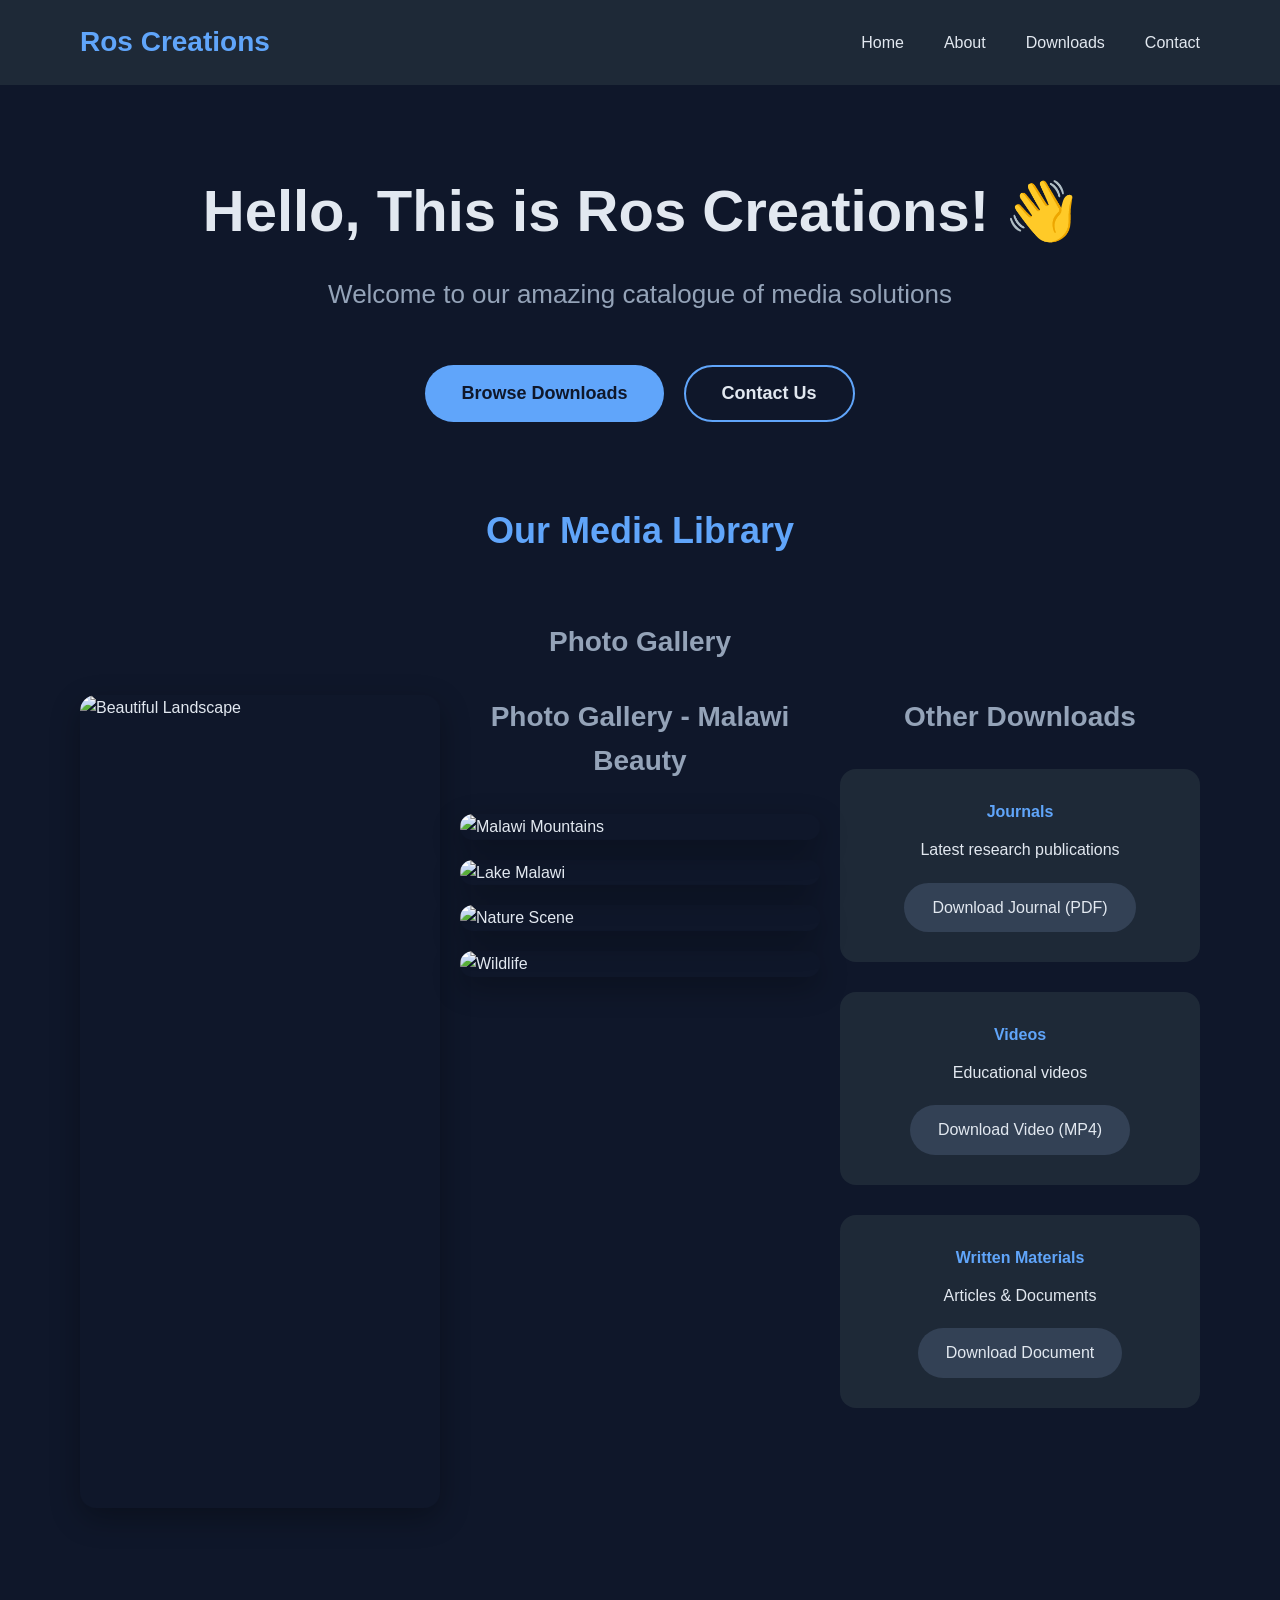
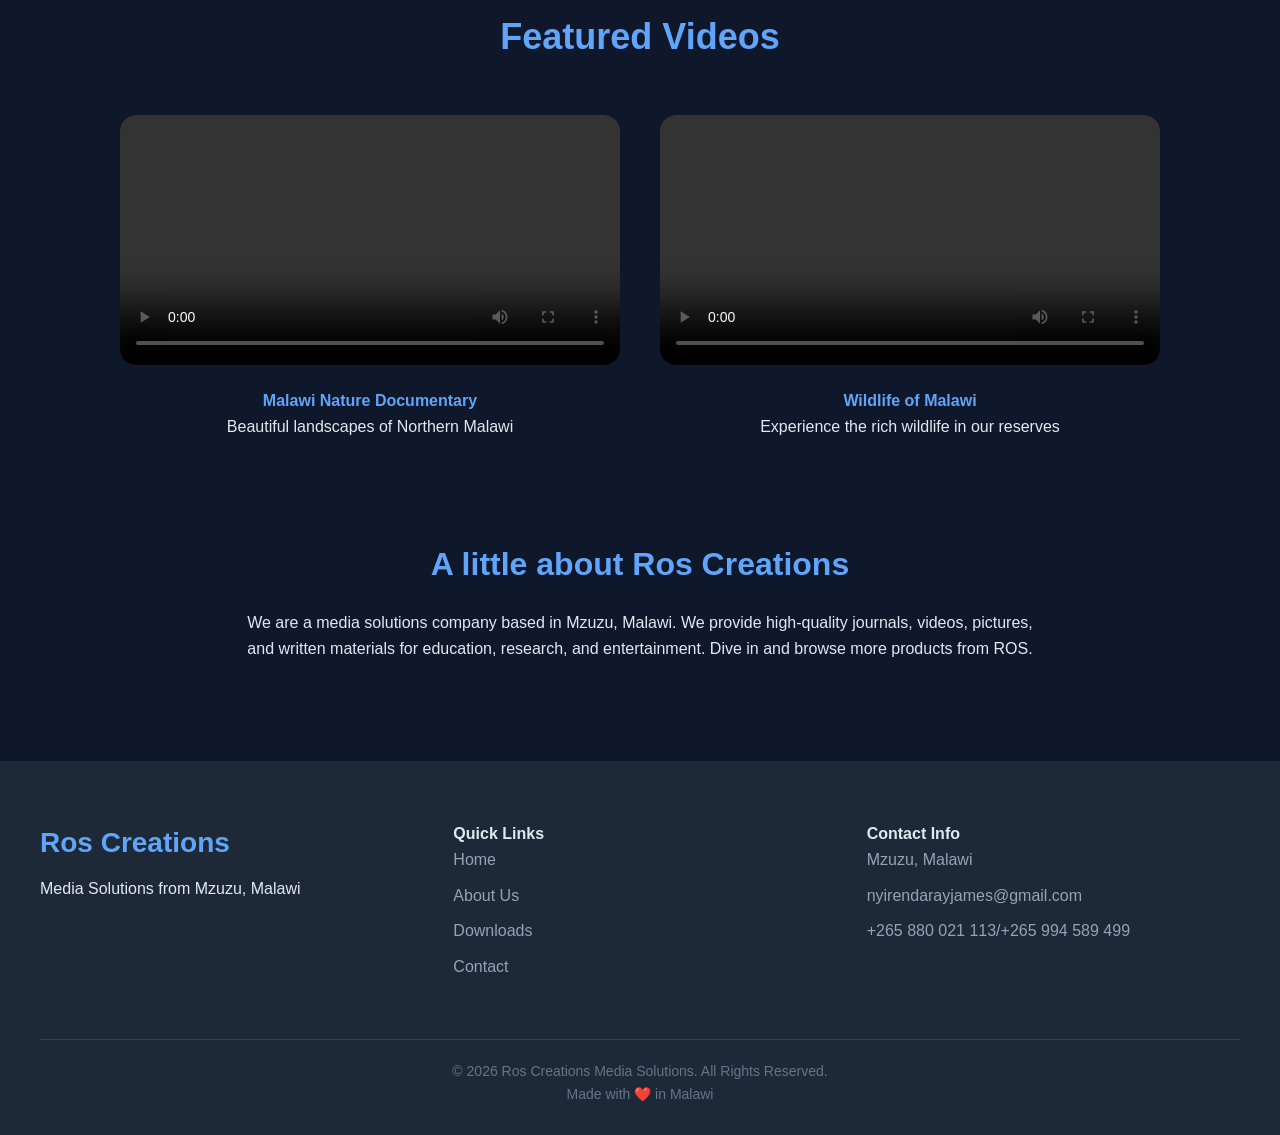
==== index.html @ 4a63820b "Add files via upload" ====
<!DOCTYPE html>
<html lang="en">
<head>
    <meta charset="UTF-8">
    <meta name="viewport" content="width=device-width, initial-scale=1.0">
    <title>Ros Creations - Media Solutions</title>
    <link rel="stylesheet" href="style.css">
</head>
<body>
        <header>
        <nav>
            <h2>Ros Creations</h2>
            <ul>
                <li><a href="index.html">Home</a></li>
                <li><a href="about.html">About</a></li>
                <li><a href="index.html#media-section">Downloads</a></li>
                <li><a href="contact.html">Contact</a></li>
            </ul>
        </nav>
    </header>

    <main>
        <h1>Hello, This is Ros Creations! 👋</h1>
        <p class="subtitle">Welcome to our amazing catalogue of media solutions</p>
        
        <div class="hero-buttons">
            <button class="btn-primary">Browse Downloads</button>
            <button class="btn-secondary">Contact Us</button>
        </div>

                        <!-- Downloads & Gallery Section -->
        <section class="media-section">
            <h2>Our Media Library</h2>
            
            <!-- Photo Gallery -->
            <div class="gallery">
                <h3>Photo Gallery</h3>
                <div class="gallery-grid">
                    <div class="gallery-item">
                        <img src="https://picsum.photos/id/1015/600/400" alt="Beautiful Landscape">
                        <div class="gallery-overlay">
                            <p>Scenic View</p>
                            <a href="https://picsum.photos/id/1015/2000/1200.jpg" 
                               class="download-btn" download="landscape.jpg">Download</a>
                        </div>
                    </div>
                                <!-- Photo Gallery -->
            <div class="gallery">
                <h3>Photo Gallery - Malawi Beauty</h3>
                <div class="gallery-grid">
                    <div class="gallery-item">
                        <img src="https://picsum.photos/id/1015/600/400" alt="Malawi Mountains">
                        <div class="gallery-overlay">
                            <p>Mzuzu Hills</p>
                            <a href="https://picsum.photos/id/1015/2000/1200.jpg" 
                               class="download-btn" download="mzuzu-hills.jpg">Download</a>
                        </div>
                    </div>
                    <div class="gallery-item">
                        <img src="https://picsum.photos/id/1016/600/400" alt="Lake Malawi">
                        <div class="gallery-overlay">
                            <p>Lake Malawi Sunset</p>
                            <a href="https://picsum.photos/id/1016/2000/1200.jpg" 
                               class="download-btn" download="lake-malawi.jpg">Download</a>
                        </div>
                    </div>
                    <div class="gallery-item">
                        <img src="https://picsum.photos/id/133/600/400" alt="Nature Scene">
                        <div class="gallery-overlay">
                            <p>Beautiful Countryside</p>
                            <a href="https://picsum.photos/id/133/2000/1200.jpg" 
                               class="download-btn" download="countryside.jpg">Download</a>
                        </div>
                    </div>
                    <div class="gallery-item">
                        <img src="https://picsum.photos/id/201/600/400" alt="Wildlife">
                        <div class="gallery-overlay">
                            <p>Wildlife in Malawi</p>
                            <a href="https://picsum.photos/id/201/2000/1200.jpg" 
                               class="download-btn" download="wildlife.jpg">Download</a>
                        </div>
                    </div>
                    <!-- You can add more later -->
                </div>
            </div>

            <!-- Other Downloads -->
            <div class="downloads">
                <h3>Other Downloads</h3>
                <div class="download-grid">
                    <div class="download-card">
                        <h4>Journals</h4>
                        <p>Latest research publications</p>
                        <a href="https://www.w3.org/WAI/ER/tests/xhtml/testfiles/resources/pdf/dummy.pdf" 
                           class="download-btn" download>Download Journal (PDF)</a>
                    </div>
                    <div class="download-card">
                        <h4>Videos</h4>
                        <p>Educational videos</p>
                        <a href="https://commondatastorage.googleapis.com/gtv-videos-bucket/sample/BigBuckBunny.mp4" 
                           class="download-btn" download>Download Video (MP4)</a>
                    </div>
                    <div class="download-card">
                        <h4>Written Materials</h4>
                        <p>Articles & Documents</p>
                        <a href="https://www.w3.org/WAI/ER/tests/xhtml/testfiles/resources/pdf/dummy.pdf" 
                           class="download-btn" download>Download Document</a>
                    </div>
                </div>
            </div>
        </section>        <!-- Video Section -->
        <section class="video-section">
            <h2>Featured Videos</h2>
            <div class="video-grid">
                <div class="video-card">
                    <video controls>
                        <source src="https://commondatastorage.googleapis.com/gtv-videos-bucket/sample/BigBuckBunny.mp4" type="video/mp4">
                        Your browser does not support the video tag.
                    </video>
                    <h4>Malawi Nature Documentary</h4>
                    <p>Beautiful landscapes of Northern Malawi</p>
                </div>
                
                <div class="video-card">
                    <video controls>
                        <source src="https://commondatastorage.googleapis.com/gtv-videos-bucket/sample/ElephantsDream.mp4" type="video/mp4">
                        Your browser does not support the video tag.
                    </video>
                    <h4>Wildlife of Malawi</h4>
                    <p>Experience the rich wildlife in our reserves</p>
                </div>
            </div>
        </section>

        <!-- About Section -->
        <section class="about">
            <h2>A little about Ros Creations</h2>
            <p>We are a media solutions company based in Mzuzu, Malawi. We provide high-quality journals, videos, pictures, and written materials for education, research, and entertainment. Dive in and browse more products from ROS.</p>
        </section>
    </main>
    </main>

    <!-- Footer -->
    <footer>
        <div class="footer-content">
            <div class="footer-left">
                <h3>Ros Creations</h3>
                <p>Media Solutions from Mzuzu, Malawi</p>
            </div>
            
            <div class="footer-links">
                <h4>Quick Links</h4>
                <a href="index.html">Home</a>
                <a href="about.html">About Us</a>
                <a href="index.html#media-section">Downloads</a>
                <a href="contact.html">Contact</a>
            </div>
            
            <div class="footer-contact">
                <h4>Contact Info</h4>
                <p>Mzuzu, Malawi</p>
                <p>nyirendarayjames@gmail.com</p>
                <p>+265 880 021 113/+265 994 589 499</p>
            </div>
        </div>
        
        <div class="footer-bottom">
            <p>&copy; <span id="year"></span> Ros Creations Media Solutions. All Rights Reserved.</p>
            <p>Made with ❤️ in Malawi</p>
        </div>
    </footer>

    <script src="script.js"></script>
    <script src="script.js"></script>
</body>
</html>
---- style.css ----
* {
    margin: 0;
    padding: 0;
    box-sizing: border-box;
}

body {
    font-family: 'Segoe UI', Arial, sans-serif;
    background-color: #0f172a;
    color: #e2e8f0;
    line-height: 1.6;
}

/* Header */
header {
    background-color: #1e2937;
    padding: 20px 0;
    position: sticky;
    top: 0;
}

nav {
    max-width: 1200px;
    margin: 0 auto;
    display: flex;
    justify-content: space-between;
    align-items: center;
    padding: 0 40px;
}

nav h2 {
    color: #60a5fa;
    font-size: 28px;
}

nav ul {
    list-style: none;
    display: flex;
    gap: 40px;
}

nav a {
    color: #e2e8f0;
    text-decoration: none;
    font-weight: 500;
}

nav a:hover {
    color: #60a5fa;
}

/* Main Content */
main {
    max-width: 1200px;
    margin: 80px auto;
    padding: 0 40px;
}

h1 {
    font-size: 58px;
    text-align: center;
    margin-bottom: 16px;
}

.subtitle {
    font-size: 26px;
    color: #94a3b8;
    text-align: center;
    margin-bottom: 50px;
}

/* Buttons */
.hero-buttons {
    display: flex;
    gap: 20px;
    justify-content: center;
    flex-wrap: wrap;
    margin-bottom: 80px;
}

.btn-primary, .btn-secondary {
    padding: 16px 36px;
    border-radius: 50px;
    font-size: 18px;
    font-weight: bold;
    cursor: pointer;
    transition: all 0.3s;
}

.btn-primary {
    background-color: #60a5fa;
    color: #0f172a;
    border: none;
}

.btn-primary:hover {
    background-color: #93bbff;
    transform: translateY(-3px);
}

.btn-secondary {
    background-color: transparent;
    color: #e2e8f0;
    border: 2px solid #60a5fa;
}

.btn-secondary:hover {
    background-color: #60a5fa;
    color: #0f172a;
}

/* Downloads Section */
.downloads {
    margin-bottom: 100px;
}

.downloads h2 {
    text-align: center;
    font-size: 36px;
    margin-bottom: 50px;
    color: #60a5fa;
}

.download-grid {
    display: grid;
    grid-template-columns: repeat(auto-fit, minmax(280px, 1fr));
    gap: 30px;
}

.download-card {
    background-color: #1e2937;
    padding: 30px;
    border-radius: 16px;
    text-align: center;
    transition: transform 0.3s;
}

.download-card:hover {
    transform: translateY(-10px);
}

.download-card h3 {
    color: #60a5fa;
    margin-bottom: 12px;
    font-size: 24px;
}

.download-btn {
    display: inline-block;
    margin-top: 20px;
    padding: 12px 28px;
    background-color: #334155;
    color: #e2e8f0;
    text-decoration: none;
    border-radius: 50px;
    font-weight: 500;
}

.download-btn:hover {
    background-color: #60a5fa;
    color: #0f172a;
}

/* About Section */
.about {
    text-align: center;
    max-width: 800px;
    margin: 0 auto;
}

.about h2 {
    font-size: 32px;
    margin-bottom: 20px;
    color: #60a5fa;
}
/* Media Section & Gallery */
.media-section {
    margin-bottom: 100px;
}

.media-section h2 {
    text-align: center;
    font-size: 36px;
    margin-bottom: 60px;
    color: #60a5fa;
}

.gallery h3, .downloads h3 {
    text-align: center;
    font-size: 28px;
    margin-bottom: 30px;
    color: #94a3b8;
}

/* Photo Gallery */
.gallery-grid {
    display: grid;
    grid-template-columns: repeat(auto-fit, minmax(280px, 1fr));
    gap: 20px;
    margin-bottom: 80px;
}

.gallery-item {
    position: relative;
    border-radius: 16px;
    overflow: hidden;
    box-shadow: 0 10px 30px rgba(0, 0, 0, 0.3);
}

.gallery-item img {
    width: 100%;
    height: 100%;
    object-fit: cover;
    transition: transform 0.4s ease;
}

.gallery-item:hover img {
    transform: scale(1.08);
}

.gallery-overlay {
    position: absolute;
    bottom: 0;
    left: 0;
    right: 0;
    background: linear-gradient(transparent, rgba(15, 23, 42, 0.95));
    padding: 30px 20px 20px;
    opacity: 0;
    transition: opacity 0.3s;
}

.gallery-item:hover .gallery-overlay {
    opacity: 1;
}

.gallery-overlay p {
    color: white;
    margin-bottom: 12px;
    font-weight: 500;
}

.gallery-overlay .download-btn {
    background-color: #60a5fa;
    color: #0f172a;
    padding: 10px 24px;
    font-size: 14px;
}

.gallery-overlay .download-btn:hover {
    background-color: #93bbff;
}

/* Keep existing download cards */
.download-grid {
    display: grid;
    grid-template-columns: repeat(auto-fit, minmax(280px, 1fr));
    gap: 30px;
}

.download-card {
    background-color: #1e2937;
    padding: 30px;
    border-radius: 16px;
    text-align: center;
}

.download-card h4 {
    color: #60a5fa;
    margin-bottom: 12px;
}
/* About & Contact Pages */
.about-page, .contact-page {
    max-width: 1000px;
    margin: 80px auto;
    padding: 0 40px;
}

.about-page h1, .contact-page h1 {
    text-align: center;
    font-size: 48px;
    margin-bottom: 40px;
    color: #60a5fa;
}

.about-content, .contact-info {
    background-color: #1e2937;
    padding: 40px;
    border-radius: 16px;
    margin-bottom: 40px;
}

.about-content h2, .contact-info h2 {
    color: #60a5fa;
    margin: 30px 0 15px;
}

.about-content ul {
    list-style: none;
    margin: 20px 0;
}

.about-content li {
    padding: 10px 0;
    font-size: 18px;
}

/* Contact Form */
.contact-container {
    display: grid;
    grid-template-columns: 1fr 1fr;
    gap: 50px;
    max-width: 1000px;
    margin: 0 auto;
}

.contact-form input,
.contact-form textarea {
    width: 100%;
    padding: 14px;
    margin-bottom: 20px;
    background-color: #334155;
    border: none;
    border-radius: 8px;
    color: white;
    font-size: 16px;
}

.contact-form button {
    width: 100%;
}

/* Video Section */
.video-section {
    margin: 100px 0;
    text-align: center;
}

.video-section h2 {
    font-size: 36px;
    margin-bottom: 50px;
    color: #60a5fa;
}

.video-grid {
    display: grid;
    grid-template-columns: repeat(auto-fit, minmax(480px, 1fr));
    gap: 40px;
    max-width: 1200px;
    margin: 0 auto;
    padding: 0 40px;
}

.video-card video {
    width: 100%;
    border-radius: 16px;
    background: #000;
}

.video-card h4 {
    margin-top: 15px;
    color: #60a5fa;
}
/* Footer */
footer {
    background-color: #1e2937;
    color: #e2e8f0;
    padding: 60px 40px 30px;
    margin-top: 100px;
}

.footer-content {
    max-width: 1200px;
    margin: 0 auto;
    display: grid;
    grid-template-columns: repeat(auto-fit, minmax(250px, 1fr));
    gap: 40px;
}

.footer-left h3 {
    color: #60a5fa;
    font-size: 28px;
    margin-bottom: 10px;
}

.footer-links a,
.footer-contact p {
    display: block;
    color: #94a3b8;
    text-decoration: none;
    margin-bottom: 10px;
}

.footer-links a:hover {
    color: #60a5fa;
}

.footer-bottom {
    border-top: 1px solid #334155;
    margin-top: 50px;
    padding-top: 20px;
    text-align: center;
    color: #64748b;
    font-size: 14px;
}

/* Make year update automatically */
#year {
    font-weight: 500;
}
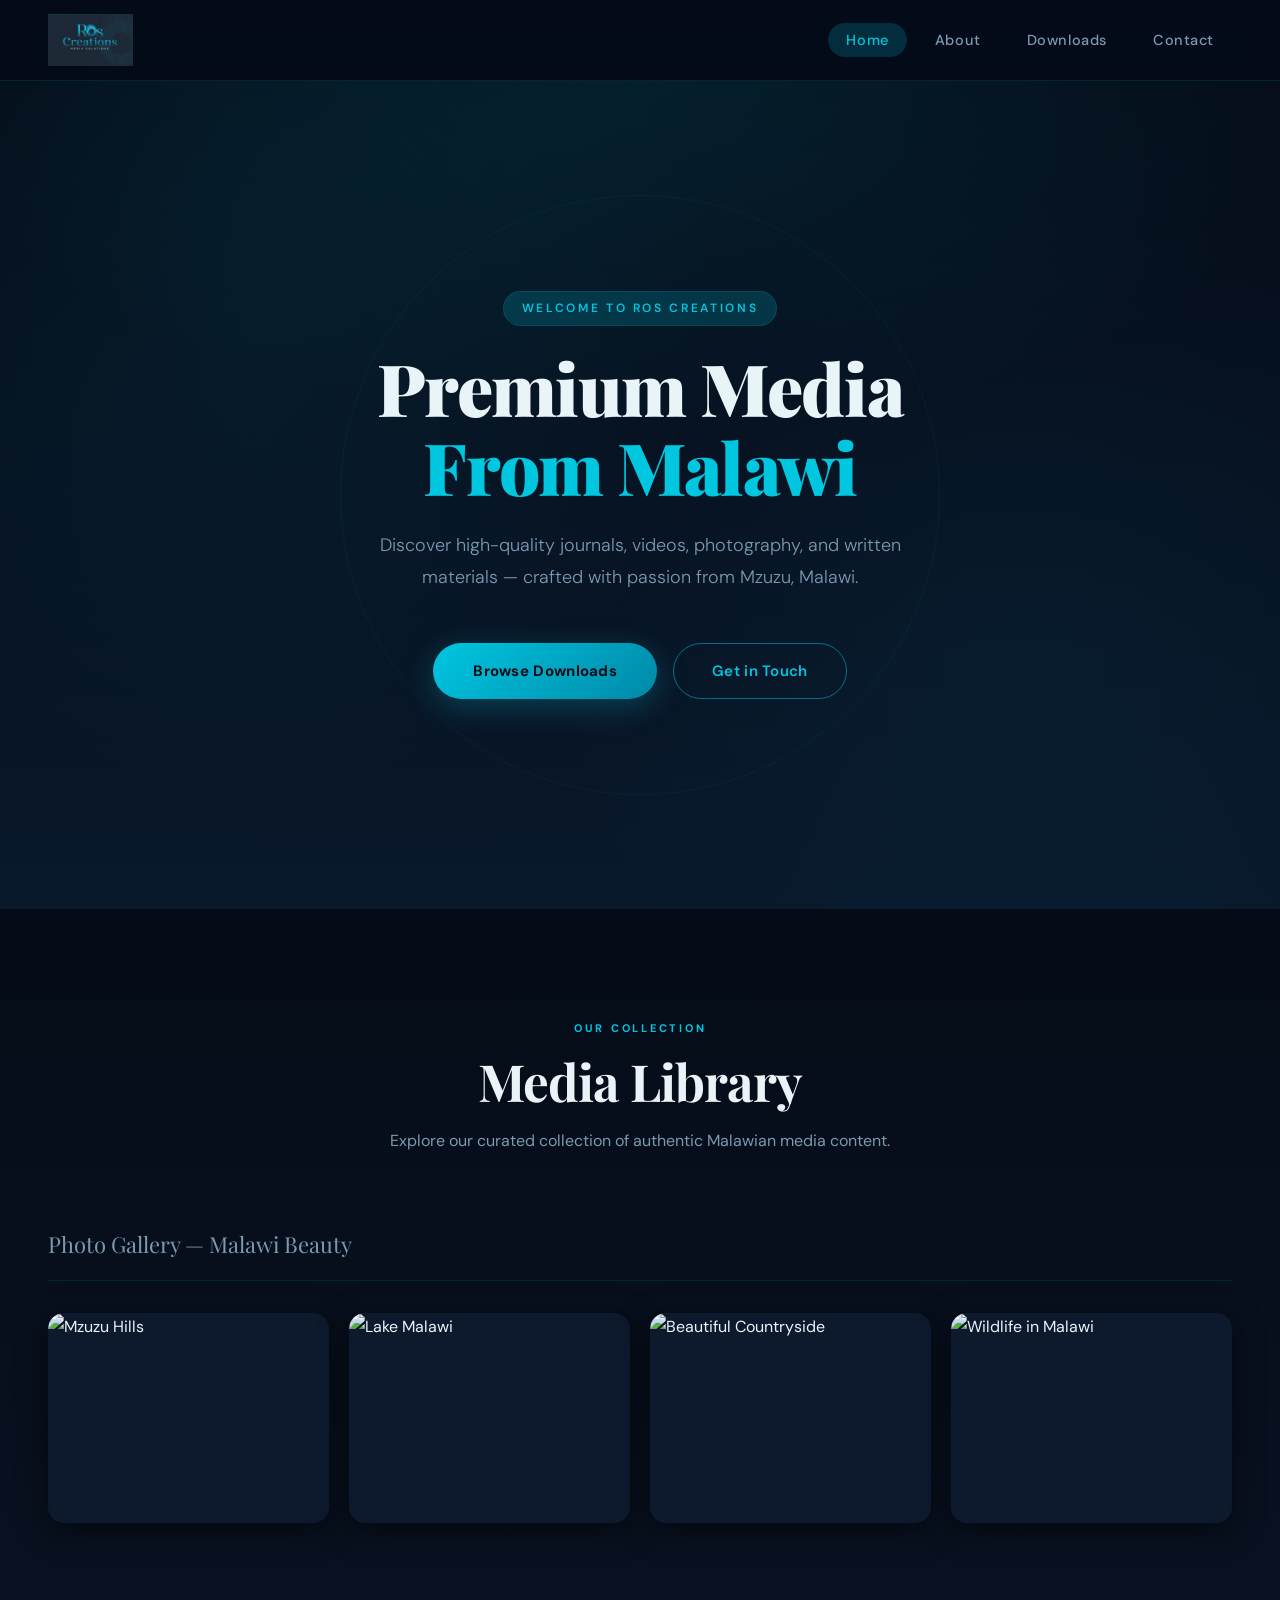
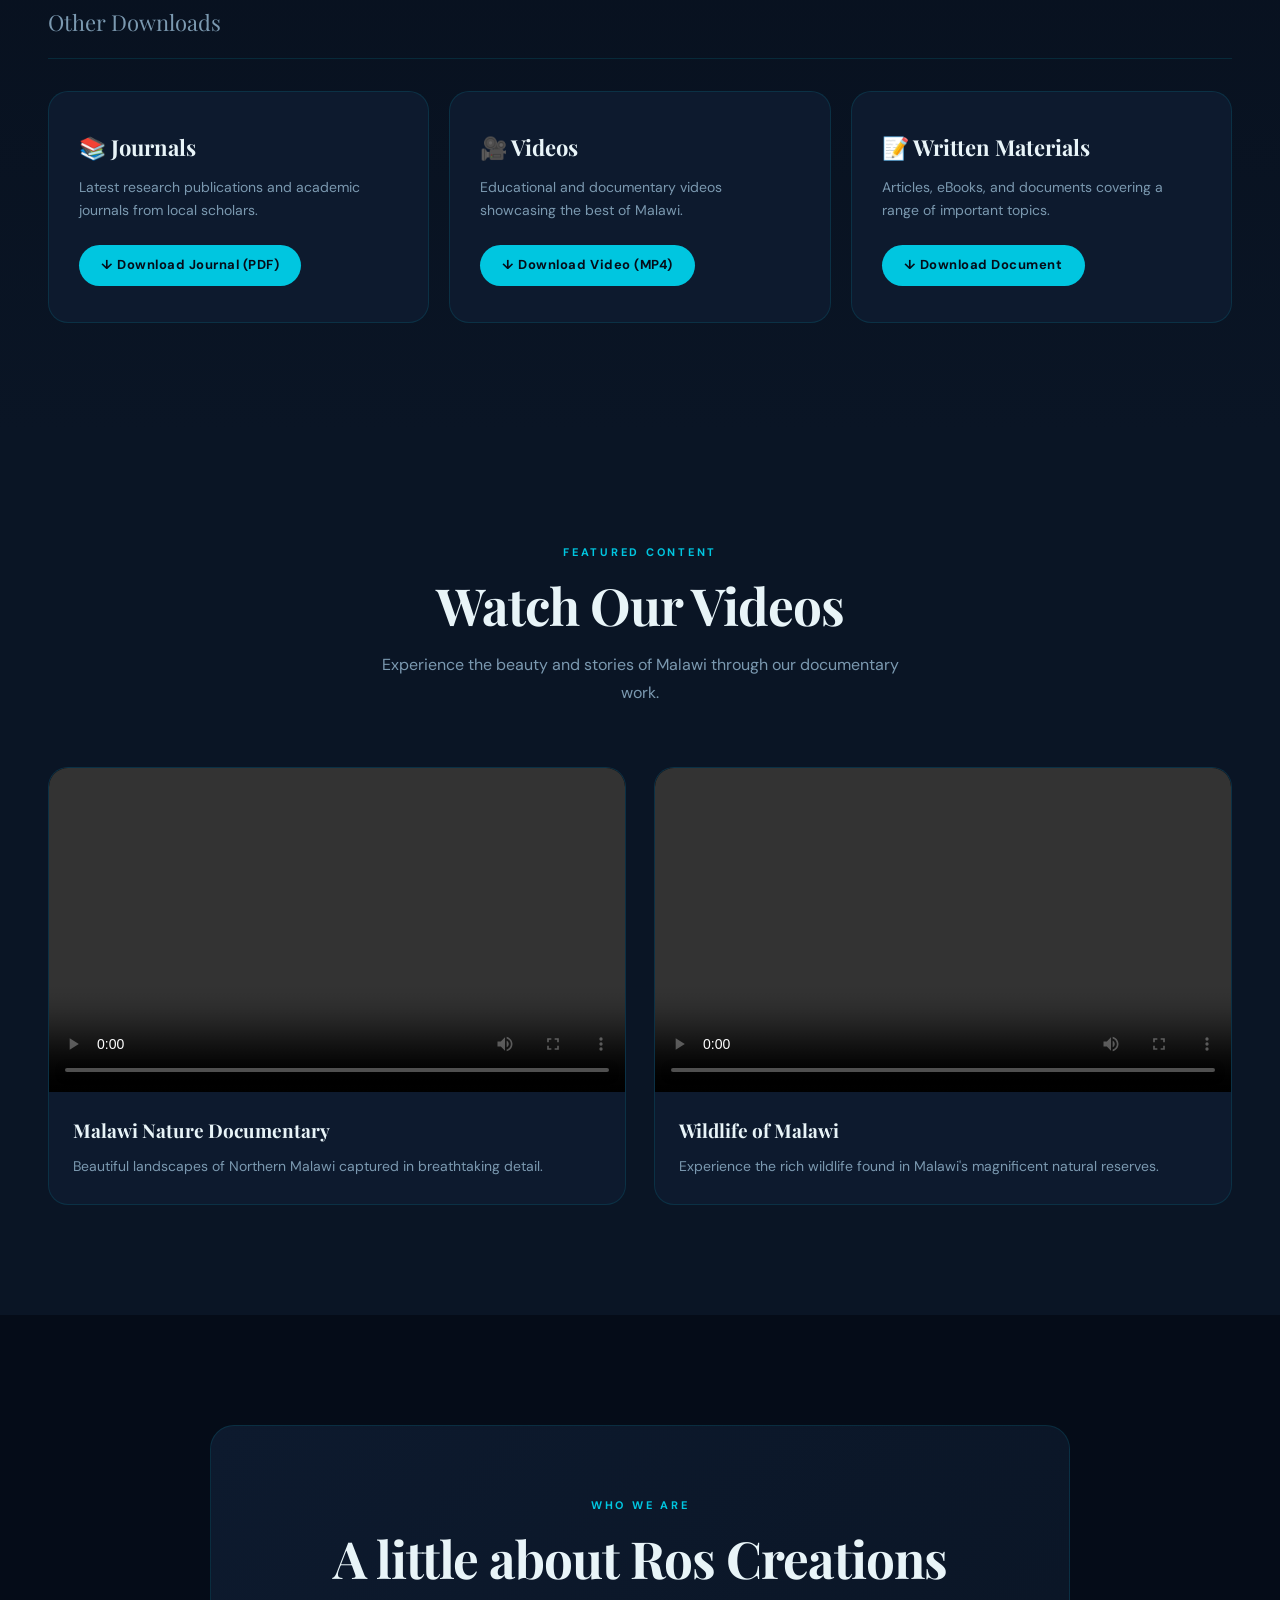
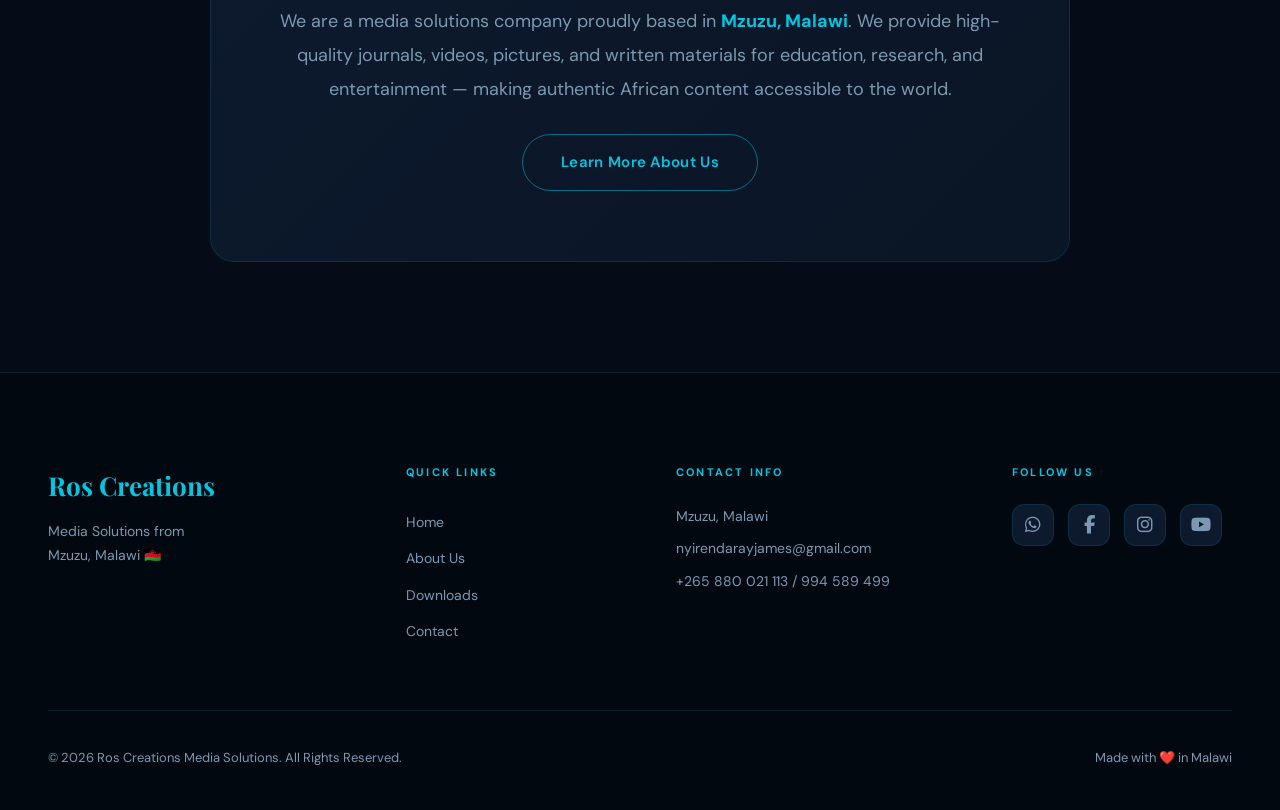
==== commit 40751105: "Add files via upload" ====
--- a/index.html
+++ b/index.html
@@ -5,13 +5,20 @@
     <meta name="viewport" content="width=device-width, initial-scale=1.0">
     <title>Ros Creations - Media Solutions</title>
     <link rel="stylesheet" href="style.css">
+    <link rel="stylesheet" href="https://cdnjs.cloudflare.com/ajax/libs/font-awesome/6.5.1/css/all.min.css">
 </head>
 <body>
-        <header>
+
+    <header>
         <nav>
-            <h2>Ros Creations</h2>
-            <ul>
-                <li><a href="index.html">Home</a></li>
+            <a href="index.html" class="logo">
+                <img src="ros-creations-logo.jpg" alt="Ros Creations Logo" height="52">
+            </a>
+            <button class="hamburger" id="hamburger" aria-label="Toggle menu">
+                <span></span><span></span><span></span>
+            </button>
+            <ul id="nav-menu">
+                <li><a href="index.html" class="active">Home</a></li>
                 <li><a href="about.html">About</a></li>
                 <li><a href="index.html#media-section">Downloads</a></li>
                 <li><a href="contact.html">Contact</a></li>
@@ -19,135 +26,134 @@
         </nav>
     </header>
 
-    <main>
-        <h1>Hello, This is Ros Creations! 👋</h1>
-        <p class="subtitle">Welcome to our amazing catalogue of media solutions</p>
-        
-        <div class="hero-buttons">
-            <button class="btn-primary">Browse Downloads</button>
-            <button class="btn-secondary">Contact Us</button>
+    <!-- Hero -->
+    <section class="hero">
+        <div class="hero-content">
+            <span class="hero-eyebrow">Welcome to Ros Creations</span>
+            <h1>
+                Premium Media
+                <span class="highlight">From Malawi</span>
+            </h1>
+            <p class="subtitle">Discover high-quality journals, videos, photography, and written materials — crafted with passion from Mzuzu, Malawi.</p>
+            <div class="hero-buttons">
+                <a href="#media-section" class="btn-primary">Browse Downloads</a>
+                <a href="contact.html" class="btn-secondary">Get in Touch</a>
+            </div>
         </div>
+    </section>
 
-                        <!-- Downloads & Gallery Section -->
-        <section class="media-section">
-            <h2>Our Media Library</h2>
-            
-            <!-- Photo Gallery -->
+    <!-- Media Library -->
+    <section class="media-section" id="media-section">
+        <div class="section-wrapper">
+            <div class="section-header">
+                <span class="section-label">Our Collection</span>
+                <h2>Media Library</h2>
+                <p class="section-desc">Explore our curated collection of authentic Malawian media content.</p>
+            </div>
+
             <div class="gallery">
-                <h3>Photo Gallery</h3>
+                <h3>Photo Gallery — Malawi Beauty</h3>
                 <div class="gallery-grid">
                     <div class="gallery-item">
-                        <img src="https://picsum.photos/id/1015/600/400" alt="Beautiful Landscape">
-                        <div class="gallery-overlay">
-                            <p>Scenic View</p>
-                            <a href="https://picsum.photos/id/1015/2000/1200.jpg" 
-                               class="download-btn" download="landscape.jpg">Download</a>
-                        </div>
-                    </div>
-                                <!-- Photo Gallery -->
-            <div class="gallery">
-                <h3>Photo Gallery - Malawi Beauty</h3>
-                <div class="gallery-grid">
-                    <div class="gallery-item">
-                        <img src="https://picsum.photos/id/1015/600/400" alt="Malawi Mountains">
+                        <img src="https://picsum.photos/id/1015/600/400" alt="Mzuzu Hills">
                         <div class="gallery-overlay">
                             <p>Mzuzu Hills</p>
-                            <a href="https://picsum.photos/id/1015/2000/1200.jpg" 
-                               class="download-btn" download="mzuzu-hills.jpg">Download</a>
+                            <a href="https://picsum.photos/id/1015/2000/1200.jpg" class="download-btn" download>↓ Download</a>
                         </div>
                     </div>
                     <div class="gallery-item">
                         <img src="https://picsum.photos/id/1016/600/400" alt="Lake Malawi">
                         <div class="gallery-overlay">
                             <p>Lake Malawi Sunset</p>
-                            <a href="https://picsum.photos/id/1016/2000/1200.jpg" 
-                               class="download-btn" download="lake-malawi.jpg">Download</a>
+                            <a href="https://picsum.photos/id/1016/2000/1200.jpg" class="download-btn" download>↓ Download</a>
                         </div>
                     </div>
                     <div class="gallery-item">
-                        <img src="https://picsum.photos/id/133/600/400" alt="Nature Scene">
+                        <img src="https://picsum.photos/id/133/600/400" alt="Beautiful Countryside">
                         <div class="gallery-overlay">
                             <p>Beautiful Countryside</p>
-                            <a href="https://picsum.photos/id/133/2000/1200.jpg" 
-                               class="download-btn" download="countryside.jpg">Download</a>
+                            <a href="https://picsum.photos/id/133/2000/1200.jpg" class="download-btn" download>↓ Download</a>
                         </div>
                     </div>
                     <div class="gallery-item">
-                        <img src="https://picsum.photos/id/201/600/400" alt="Wildlife">
+                        <img src="https://picsum.photos/id/201/600/400" alt="Wildlife in Malawi">
                         <div class="gallery-overlay">
                             <p>Wildlife in Malawi</p>
-                            <a href="https://picsum.photos/id/201/2000/1200.jpg" 
-                               class="download-btn" download="wildlife.jpg">Download</a>
+                            <a href="https://picsum.photos/id/201/2000/1200.jpg" class="download-btn" download>↓ Download</a>
                         </div>
                     </div>
-                    <!-- You can add more later -->
                 </div>
             </div>
 
-            <!-- Other Downloads -->
             <div class="downloads">
                 <h3>Other Downloads</h3>
                 <div class="download-grid">
                     <div class="download-card">
-                        <h4>Journals</h4>
-                        <p>Latest research publications</p>
-                        <a href="https://www.w3.org/WAI/ER/tests/xhtml/testfiles/resources/pdf/dummy.pdf" 
-                           class="download-btn" download>Download Journal (PDF)</a>
+                        <h4>📚 Journals</h4>
+                        <p>Latest research publications and academic journals from local scholars.</p>
+                        <a href="https://www.w3.org/WAI/ER/tests/xhtml/testfiles/resources/pdf/dummy.pdf" class="download-btn" download>↓ Download Journal (PDF)</a>
                     </div>
                     <div class="download-card">
-                        <h4>Videos</h4>
-                        <p>Educational videos</p>
-                        <a href="https://commondatastorage.googleapis.com/gtv-videos-bucket/sample/BigBuckBunny.mp4" 
-                           class="download-btn" download>Download Video (MP4)</a>
+                        <h4>🎥 Videos</h4>
+                        <p>Educational and documentary videos showcasing the best of Malawi.</p>
+                        <a href="https://commondatastorage.googleapis.com/gtv-videos-bucket/sample/BigBuckBunny.mp4" class="download-btn" download>↓ Download Video (MP4)</a>
                     </div>
                     <div class="download-card">
-                        <h4>Written Materials</h4>
-                        <p>Articles & Documents</p>
-                        <a href="https://www.w3.org/WAI/ER/tests/xhtml/testfiles/resources/pdf/dummy.pdf" 
-                           class="download-btn" download>Download Document</a>
+                        <h4>📝 Written Materials</h4>
+                        <p>Articles, eBooks, and documents covering a range of important topics.</p>
+                        <a href="https://www.w3.org/WAI/ER/tests/xhtml/testfiles/resources/pdf/dummy.pdf" class="download-btn" download>↓ Download Document</a>
                     </div>
                 </div>
             </div>
-        </section>        <!-- Video Section -->
-        <section class="video-section">
-            <h2>Featured Videos</h2>
-            <div class="video-grid">
-                <div class="video-card">
-                    <video controls>
-                        <source src="https://commondatastorage.googleapis.com/gtv-videos-bucket/sample/BigBuckBunny.mp4" type="video/mp4">
-                        Your browser does not support the video tag.
-                    </video>
+        </div>
+    </section>
+
+    <!-- Videos -->
+    <section class="video-section">
+        <div class="section-header" style="max-width:1300px; margin: 0 auto 60px; padding: 0 48px;">
+            <span class="section-label">Featured Content</span>
+            <h2>Watch Our Videos</h2>
+            <p class="section-desc">Experience the beauty and stories of Malawi through our documentary work.</p>
+        </div>
+        <div class="video-grid">
+            <div class="video-card">
+                <video controls>
+                    <source src="https://commondatastorage.googleapis.com/gtv-videos-bucket/sample/BigBuckBunny.mp4" type="video/mp4">
+                </video>
+                <div class="video-card-info">
                     <h4>Malawi Nature Documentary</h4>
-                    <p>Beautiful landscapes of Northern Malawi</p>
-                </div>
-                
-                <div class="video-card">
-                    <video controls>
-                        <source src="https://commondatastorage.googleapis.com/gtv-videos-bucket/sample/ElephantsDream.mp4" type="video/mp4">
-                        Your browser does not support the video tag.
-                    </video>
-                    <h4>Wildlife of Malawi</h4>
-                    <p>Experience the rich wildlife in our reserves</p>
+                    <p>Beautiful landscapes of Northern Malawi captured in breathtaking detail.</p>
                 </div>
             </div>
-        </section>
+            <div class="video-card">
+                <video controls>
+                    <source src="https://commondatastorage.googleapis.com/gtv-videos-bucket/sample/ElephantsDream.mp4" type="video/mp4">
+                </video>
+                <div class="video-card-info">
+                    <h4>Wildlife of Malawi</h4>
+                    <p>Experience the rich wildlife found in Malawi's magnificent natural reserves.</p>
+                </div>
+            </div>
+        </div>
+    </section>
 
-        <!-- About Section -->
-        <section class="about">
+    <!-- About Snippet -->
+    <section class="section-wrapper">
+        <div class="about-snippet">
+            <span class="section-label">Who We Are</span>
             <h2>A little about Ros Creations</h2>
-            <p>We are a media solutions company based in Mzuzu, Malawi. We provide high-quality journals, videos, pictures, and written materials for education, research, and entertainment. Dive in and browse more products from ROS.</p>
-        </section>
-    </main>
-    </main>
+            <p>We are a media solutions company proudly based in <strong style="color:var(--accent)">Mzuzu, Malawi</strong>. We provide high-quality journals, videos, pictures, and written materials for education, research, and entertainment — making authentic African content accessible to the world.</p>
+            <br>
+            <a href="about.html" class="btn-secondary">Learn More About Us</a>
+        </div>
+    </section>
 
-    <!-- Footer -->
     <footer>
         <div class="footer-content">
             <div class="footer-left">
                 <h3>Ros Creations</h3>
-                <p>Media Solutions from Mzuzu, Malawi</p>
+                <p>Media Solutions from<br>Mzuzu, Malawi 🇲🇼</p>
             </div>
-            
             <div class="footer-links">
                 <h4>Quick Links</h4>
                 <a href="index.html">Home</a>
@@ -155,15 +161,22 @@
                 <a href="index.html#media-section">Downloads</a>
                 <a href="contact.html">Contact</a>
             </div>
-            
             <div class="footer-contact">
                 <h4>Contact Info</h4>
                 <p>Mzuzu, Malawi</p>
                 <p>nyirendarayjames@gmail.com</p>
-                <p>+265 880 021 113/+265 994 589 499</p>
+                <p>+265 880 021 113 / 994 589 499</p>
+            </div>
+            <div class="footer-social">
+                <h4>Follow Us</h4>
+                <div class="social-icons">
+                    <a href="https://wa.me/265880021113" target="_blank" title="WhatsApp"><i class="fab fa-whatsapp"></i></a>
+                    <a href="https://facebook.com/roscreationsmw" target="_blank" title="Facebook"><i class="fab fa-facebook-f"></i></a>
+                    <a href="https://instagram.com/roscreationsmw" target="_blank" title="Instagram"><i class="fab fa-instagram"></i></a>
+                    <a href="http://www.youtube.com/@rayjamesnyirenda349" target="_blank" title="YouTube"><i class="fab fa-youtube"></i></a>
+                </div>
             </div>
         </div>
-        
         <div class="footer-bottom">
             <p>&copy; <span id="year"></span> Ros Creations Media Solutions. All Rights Reserved.</p>
             <p>Made with ❤️ in Malawi</p>
@@ -171,6 +184,5 @@
     </footer>
 
     <script src="script.js"></script>
-    <script src="script.js"></script>
 </body>
 </html>
--- a/style.css
+++ b/style.css
@@ -1,409 +1,760 @@
-* {
-    margin: 0;
-    padding: 0;
-    box-sizing: border-box;
-}
+@import url('https://fonts.googleapis.com/css2?family=Playfair+Display:wght@400;700;900&family=DM+Sans:wght@300;400;500;600&display=swap');
+
+:root {
+    --bg-deep: #050c18;
+    --bg-card: #0d1a2e;
+    --bg-card2: #0a1525;
+    --accent: #00c6e0;
+    --accent2: #0089a8;
+    --accent-glow: rgba(0, 198, 224, 0.18);
+    --text-primary: #e8f4f8;
+    --text-muted: #7b99b0;
+    --border: rgba(0, 198, 224, 0.13);
+}
+
+*, *::before, *::after { margin: 0; padding: 0; box-sizing: border-box; }
+
+html { scroll-behavior: smooth; }
 
 body {
-    font-family: 'Segoe UI', Arial, sans-serif;
-    background-color: #0f172a;
-    color: #e2e8f0;
-    line-height: 1.6;
-}
-
-/* Header */
+    font-family: 'DM Sans', sans-serif;
+    background-color: var(--bg-deep);
+    color: var(--text-primary);
+    line-height: 1.75;
+    overflow-x: hidden;
+}
+
+/* ── HEADER ── */
 header {
-    background-color: #1e2937;
-    padding: 20px 0;
+    background: rgba(5, 12, 24, 0.96);
+    backdrop-filter: blur(14px);
     position: sticky;
     top: 0;
+    z-index: 200;
+    border-bottom: 1px solid var(--border);
 }
 
 nav {
-    max-width: 1200px;
+    max-width: 1300px;
     margin: 0 auto;
     display: flex;
     justify-content: space-between;
     align-items: center;
-    padding: 0 40px;
-}
-
-nav h2 {
-    color: #60a5fa;
-    font-size: 28px;
-}
+    padding: 14px 48px;
+}
+
+.logo img { height: 52px; width: auto; display: block; }
 
 nav ul {
     list-style: none;
     display: flex;
-    gap: 40px;
-}
-
-nav a {
-    color: #e2e8f0;
+    gap: 10px;
+    align-items: center;
+}
+
+nav ul li a {
+    color: var(--text-muted);
     text-decoration: none;
+    font-size: 14.5px;
     font-weight: 500;
-}
-
-nav a:hover {
-    color: #60a5fa;
-}
-
-/* Main Content */
-main {
-    max-width: 1200px;
-    margin: 80px auto;
-    padding: 0 40px;
+    letter-spacing: 0.04em;
+    padding: 8px 18px;
+    border-radius: 50px;
+    transition: all 0.3s;
+}
+
+nav ul li a:hover,
+nav ul li a.active {
+    color: var(--accent);
+    background: var(--accent-glow);
+}
+
+/* Hamburger */
+.hamburger {
+    display: none;
+    flex-direction: column;
+    gap: 5px;
+    cursor: pointer;
+    padding: 6px;
+    background: none;
+    border: none;
+}
+.hamburger span {
+    display: block;
+    width: 24px;
+    height: 2px;
+    background: var(--text-primary);
+    border-radius: 2px;
+    transition: all 0.3s;
+}
+.hamburger.open span:nth-child(1) { transform: rotate(45deg) translate(5px, 5px); }
+.hamburger.open span:nth-child(2) { opacity: 0; }
+.hamburger.open span:nth-child(3) { transform: rotate(-45deg) translate(5px, -5px); }
+
+/* ── HERO ── */
+.hero {
+    min-height: 92vh;
+    display: flex;
+    align-items: center;
+    justify-content: center;
+    text-align: center;
+    padding: 80px 40px;
+    position: relative;
+    overflow: hidden;
+    background: radial-gradient(ellipse 80% 60% at 50% 0%, rgba(0, 198, 224, 0.1) 0%, transparent 70%),
+                linear-gradient(180deg, #050c18 0%, #09182b 100%);
+}
+
+.hero::before {
+    content: '';
+    position: absolute;
+    inset: 0;
+    background-image:
+        radial-gradient(circle at 20% 30%, rgba(0,198,224,0.06) 0%, transparent 40%),
+        radial-gradient(circle at 80% 70%, rgba(0,137,168,0.06) 0%, transparent 40%);
+    pointer-events: none;
+}
+
+.hero::after {
+    content: '';
+    position: absolute;
+    width: 600px;
+    height: 600px;
+    border-radius: 50%;
+    border: 1px solid rgba(0,198,224,0.06);
+    top: 50%;
+    left: 50%;
+    transform: translate(-50%, -50%);
+    animation: pulse-ring 6s ease-in-out infinite;
+}
+
+@keyframes pulse-ring {
+    0%, 100% { transform: translate(-50%, -50%) scale(1); opacity: 0.5; }
+    50% { transform: translate(-50%, -50%) scale(1.08); opacity: 1; }
+}
+
+.hero-content {
+    max-width: 860px;
+    position: relative;
+    z-index: 1;
+    animation: fadeUp 0.9s ease both;
+}
+
+@keyframes fadeUp {
+    from { opacity: 0; transform: translateY(30px); }
+    to { opacity: 1; transform: translateY(0); }
+}
+
+.hero-eyebrow {
+    font-size: 12px;
+    font-weight: 600;
+    letter-spacing: 0.22em;
+    text-transform: uppercase;
+    color: var(--accent);
+    margin-bottom: 22px;
+    display: inline-block;
+    border: 1px solid var(--border);
+    padding: 6px 18px;
+    border-radius: 50px;
+    background: var(--accent-glow);
 }
 
 h1 {
-    font-size: 58px;
+    font-family: 'Playfair Display', Georgia, serif;
+    font-size: clamp(42px, 6vw, 72px);
+    font-weight: 900;
+    line-height: 1.1;
+    color: var(--text-primary);
+    margin-bottom: 24px;
+    letter-spacing: -0.02em;
+}
+
+h1 .highlight {
+    color: var(--accent);
+    display: block;
+}
+
+.subtitle {
+    font-size: 18px;
+    color: var(--text-muted);
+    margin-bottom: 50px;
+    max-width: 580px;
+    margin-left: auto;
+    margin-right: auto;
+    font-weight: 300;
+}
+
+.hero-buttons {
+    display: flex;
+    gap: 16px;
+    justify-content: center;
+    flex-wrap: wrap;
+}
+
+/* ── BUTTONS ── */
+.btn-primary {
+    background: linear-gradient(135deg, #00c6e0, #0089a8);
+    color: #050c18;
+    padding: 15px 40px;
+    border-radius: 50px;
+    font-size: 15px;
+    font-weight: 700;
+    text-decoration: none;
+    display: inline-block;
+    border: none;
+    cursor: pointer;
+    transition: all 0.35s ease;
+    box-shadow: 0 8px 30px rgba(0,198,224,0.25);
+    letter-spacing: 0.02em;
+}
+
+.btn-primary:hover {
+    transform: translateY(-3px);
+    box-shadow: 0 16px 40px rgba(0,198,224,0.4);
+    background: linear-gradient(135deg, #22d9f0, #00aac8);
+}
+
+.btn-secondary {
+    background: transparent;
+    color: var(--accent);
+    padding: 14px 38px;
+    border-radius: 50px;
+    font-size: 15px;
+    font-weight: 600;
+    text-decoration: none;
+    display: inline-block;
+    border: 1.5px solid rgba(0,198,224,0.5);
+    cursor: pointer;
+    transition: all 0.35s ease;
+    letter-spacing: 0.02em;
+}
+
+.btn-secondary:hover {
+    background: var(--accent-glow);
+    border-color: var(--accent);
+    transform: translateY(-3px);
+}
+
+/* ── SECTION COMMONS ── */
+.section-wrapper {
+    padding: 110px 48px;
+    max-width: 1300px;
+    margin: 0 auto;
+}
+
+.section-header {
+    text-align: center;
+    margin-bottom: 70px;
+}
+
+.section-label {
+    font-size: 11px;
+    font-weight: 700;
+    letter-spacing: 0.25em;
+    text-transform: uppercase;
+    color: var(--accent);
+    display: block;
+    margin-bottom: 14px;
+}
+
+h2 {
+    font-family: 'Playfair Display', Georgia, serif;
+    font-size: clamp(32px, 4vw, 52px);
+    font-weight: 700;
+    color: var(--text-primary);
+    letter-spacing: -0.02em;
+    line-height: 1.15;
     text-align: center;
     margin-bottom: 16px;
 }
 
-.subtitle {
-    font-size: 26px;
-    color: #94a3b8;
-    text-align: center;
-    margin-bottom: 50px;
-}
-
-/* Buttons */
-.hero-buttons {
-    display: flex;
-    gap: 20px;
-    justify-content: center;
-    flex-wrap: wrap;
-    margin-bottom: 80px;
-}
-
-.btn-primary, .btn-secondary {
-    padding: 16px 36px;
-    border-radius: 50px;
-    font-size: 18px;
-    font-weight: bold;
-    cursor: pointer;
-    transition: all 0.3s;
-}
-
-.btn-primary {
-    background-color: #60a5fa;
-    color: #0f172a;
-    border: none;
-}
-
-.btn-primary:hover {
-    background-color: #93bbff;
-    transform: translateY(-3px);
-}
-
-.btn-secondary {
-    background-color: transparent;
-    color: #e2e8f0;
-    border: 2px solid #60a5fa;
-}
-
-.btn-secondary:hover {
-    background-color: #60a5fa;
-    color: #0f172a;
-}
-
-/* Downloads Section */
-.downloads {
-    margin-bottom: 100px;
-}
-
-.downloads h2 {
-    text-align: center;
-    font-size: 36px;
-    margin-bottom: 50px;
-    color: #60a5fa;
-}
-
-.download-grid {
-    display: grid;
-    grid-template-columns: repeat(auto-fit, minmax(280px, 1fr));
-    gap: 30px;
-}
-
-.download-card {
-    background-color: #1e2937;
-    padding: 30px;
-    border-radius: 16px;
-    text-align: center;
-    transition: transform 0.3s;
-}
-
-.download-card:hover {
-    transform: translateY(-10px);
-}
-
-.download-card h3 {
-    color: #60a5fa;
-    margin-bottom: 12px;
-    font-size: 24px;
-}
-
-.download-btn {
-    display: inline-block;
-    margin-top: 20px;
-    padding: 12px 28px;
-    background-color: #334155;
-    color: #e2e8f0;
-    text-decoration: none;
-    border-radius: 50px;
-    font-weight: 500;
-}
-
-.download-btn:hover {
-    background-color: #60a5fa;
-    color: #0f172a;
-}
-
-/* About Section */
-.about {
-    text-align: center;
-    max-width: 800px;
+.section-desc {
+    font-size: 16px;
+    color: var(--text-muted);
+    max-width: 540px;
     margin: 0 auto;
 }
 
-.about h2 {
-    font-size: 32px;
-    margin-bottom: 20px;
-    color: #60a5fa;
-}
-/* Media Section & Gallery */
+/* ── MEDIA SECTION ── */
 .media-section {
-    margin-bottom: 100px;
-}
-
-.media-section h2 {
-    text-align: center;
-    font-size: 36px;
-    margin-bottom: 60px;
-    color: #60a5fa;
-}
-
-.gallery h3, .downloads h3 {
-    text-align: center;
-    font-size: 28px;
-    margin-bottom: 30px;
-    color: #94a3b8;
-}
-
-/* Photo Gallery */
+    background: linear-gradient(180deg, var(--bg-deep) 0%, var(--bg-card2) 100%);
+}
+
+/* ── GALLERY ── */
+.gallery { margin-bottom: 80px; }
+
+.gallery > h3 {
+    font-family: 'Playfair Display', serif;
+    font-size: 22px;
+    color: var(--text-muted);
+    font-weight: 400;
+    margin-bottom: 32px;
+    padding-bottom: 16px;
+    border-bottom: 1px solid var(--border);
+}
+
 .gallery-grid {
     display: grid;
     grid-template-columns: repeat(auto-fit, minmax(280px, 1fr));
     gap: 20px;
-    margin-bottom: 80px;
 }
 
 .gallery-item {
-    position: relative;
     border-radius: 16px;
     overflow: hidden;
-    box-shadow: 0 10px 30px rgba(0, 0, 0, 0.3);
+    position: relative;
+    box-shadow: 0 8px 30px rgba(0,0,0,0.5);
+    background: var(--bg-card);
+    aspect-ratio: 4/3;
 }
 
 .gallery-item img {
     width: 100%;
     height: 100%;
     object-fit: cover;
-    transition: transform 0.4s ease;
-}
-
-.gallery-item:hover img {
-    transform: scale(1.08);
-}
+    display: block;
+    transition: transform 0.6s ease;
+}
+
+.gallery-item:hover img { transform: scale(1.08); }
 
 .gallery-overlay {
     position: absolute;
-    bottom: 0;
-    left: 0;
-    right: 0;
-    background: linear-gradient(transparent, rgba(15, 23, 42, 0.95));
-    padding: 30px 20px 20px;
+    inset: 0;
+    background: linear-gradient(to top, rgba(5,12,24,0.92) 0%, rgba(5,12,24,0.2) 60%, transparent 100%);
+    display: flex;
+    flex-direction: column;
+    justify-content: flex-end;
+    padding: 24px;
     opacity: 0;
-    transition: opacity 0.3s;
-}
-
-.gallery-item:hover .gallery-overlay {
-    opacity: 1;
-}
+    transition: opacity 0.4s ease;
+}
+
+.gallery-item:hover .gallery-overlay { opacity: 1; }
 
 .gallery-overlay p {
-    color: white;
-    margin-bottom: 12px;
-    font-weight: 500;
-}
-
-.gallery-overlay .download-btn {
-    background-color: #60a5fa;
-    color: #0f172a;
-    padding: 10px 24px;
-    font-size: 14px;
-}
-
-.gallery-overlay .download-btn:hover {
-    background-color: #93bbff;
-}
-
-/* Keep existing download cards */
+    font-family: 'Playfair Display', serif;
+    font-size: 18px;
+    color: #fff;
+    margin-bottom: 14px;
+    font-weight: 600;
+}
+
+.download-btn {
+    display: inline-block;
+    background: var(--accent);
+    color: #050c18;
+    padding: 9px 22px;
+    border-radius: 50px;
+    font-size: 13px;
+    font-weight: 700;
+    text-decoration: none;
+    letter-spacing: 0.04em;
+    width: fit-content;
+    transition: all 0.3s;
+}
+
+.download-btn:hover {
+    background: #22d9f0;
+    transform: translateY(-2px);
+    box-shadow: 0 6px 20px rgba(0,198,224,0.4);
+}
+
+/* ── DOWNLOAD CARDS ── */
+.downloads > h3 {
+    font-family: 'Playfair Display', serif;
+    font-size: 22px;
+    color: var(--text-muted);
+    font-weight: 400;
+    margin-bottom: 32px;
+    padding-bottom: 16px;
+    border-bottom: 1px solid var(--border);
+}
+
 .download-grid {
     display: grid;
-    grid-template-columns: repeat(auto-fit, minmax(280px, 1fr));
-    gap: 30px;
+    grid-template-columns: repeat(auto-fit, minmax(260px, 1fr));
+    gap: 20px;
 }
 
 .download-card {
-    background-color: #1e2937;
-    padding: 30px;
-    border-radius: 16px;
+    background: var(--bg-card);
+    border: 1px solid var(--border);
+    border-radius: 20px;
+    padding: 36px 30px;
+    transition: all 0.35s ease;
+    position: relative;
+    overflow: hidden;
+}
+
+.download-card::before {
+    content: '';
+    position: absolute;
+    top: 0; left: 0; right: 0;
+    height: 3px;
+    background: linear-gradient(90deg, var(--accent), var(--accent2));
+    transform: scaleX(0);
+    transform-origin: left;
+    transition: transform 0.4s ease;
+}
+
+.download-card:hover { transform: translateY(-6px); border-color: rgba(0,198,224,0.3); box-shadow: 0 20px 50px rgba(0,0,0,0.4); }
+.download-card:hover::before { transform: scaleX(1); }
+
+.download-card h4 {
+    font-family: 'Playfair Display', serif;
+    font-size: 22px;
+    color: var(--text-primary);
+    margin-bottom: 10px;
+}
+
+.download-card p {
+    color: var(--text-muted);
+    font-size: 14px;
+    margin-bottom: 24px;
+    line-height: 1.6;
+}
+
+/* ── VIDEO SECTION ── */
+.video-section {
+    background: var(--bg-card2);
+    padding: 110px 48px;
+}
+
+.video-grid {
+    display: grid;
+    grid-template-columns: repeat(auto-fit, minmax(320px, 1fr));
+    gap: 28px;
+    max-width: 1300px;
+    margin: 0 auto;
+}
+
+.video-card {
+    background: var(--bg-card);
+    border: 1px solid var(--border);
+    border-radius: 20px;
+    overflow: hidden;
+    transition: all 0.35s ease;
+}
+
+.video-card:hover { transform: translateY(-5px); border-color: rgba(0,198,224,0.3); box-shadow: 0 20px 50px rgba(0,0,0,0.4); }
+
+.video-card video {
+    width: 100%;
+    display: block;
+    aspect-ratio: 16/9;
+    object-fit: cover;
+    background: #000;
+}
+
+.video-card-info {
+    padding: 22px 24px 26px;
+}
+
+.video-card h4 {
+    font-family: 'Playfair Display', serif;
+    font-size: 19px;
+    color: var(--text-primary);
+    margin-bottom: 8px;
+}
+
+.video-card p {
+    color: var(--text-muted);
+    font-size: 14px;
+    line-height: 1.6;
+}
+
+/* ── ABOUT SNIPPET ── */
+.about-snippet {
+    background: linear-gradient(135deg, var(--bg-card) 0%, var(--bg-card2) 100%);
+    border: 1px solid var(--border);
+    border-radius: 24px;
+    padding: 70px 60px;
     text-align: center;
-}
-
-.download-card h4 {
-    color: #60a5fa;
-    margin-bottom: 12px;
-}
-/* About & Contact Pages */
-.about-page, .contact-page {
+    max-width: 860px;
+    margin: 0 auto;
+}
+
+.about-snippet p {
+    font-size: 18px;
+    color: var(--text-muted);
+    line-height: 1.9;
+}
+
+/* ── ABOUT PAGE ── */
+.about-page {
+    padding: 90px 48px 130px;
     max-width: 1000px;
-    margin: 80px auto;
-    padding: 0 40px;
-}
-
-.about-page h1, .contact-page h1 {
+    margin: 0 auto;
+}
+
+.about-page h1 {
+    font-family: 'Playfair Display', serif;
+    font-size: clamp(38px, 5vw, 62px);
+    color: var(--text-primary);
     text-align: center;
-    font-size: 48px;
-    margin-bottom: 40px;
-    color: #60a5fa;
-}
-
-.about-content, .contact-info {
-    background-color: #1e2937;
-    padding: 40px;
-    border-radius: 16px;
-    margin-bottom: 40px;
-}
-
-.about-content h2, .contact-info h2 {
-    color: #60a5fa;
-    margin: 30px 0 15px;
+    margin-bottom: 70px;
+}
+
+.about-content {
+    background: var(--bg-card);
+    border: 1px solid var(--border);
+    border-radius: 24px;
+    padding: 60px;
+}
+
+.about-content p {
+    font-size: 16.5px;
+    color: var(--text-muted);
+    margin-bottom: 28px;
+    line-height: 1.85;
+}
+
+.about-content strong { color: var(--accent); }
+
+.about-content h2 {
+    font-family: 'Playfair Display', serif;
+    font-size: 28px;
+    text-align: left;
+    color: var(--text-primary);
+    margin: 40px 0 18px;
+    letter-spacing: -0.01em;
 }
 
 .about-content ul {
     list-style: none;
-    margin: 20px 0;
-}
-
-.about-content li {
-    padding: 10px 0;
+    display: grid;
+    grid-template-columns: repeat(auto-fit, minmax(240px, 1fr));
+    gap: 16px;
+    margin-bottom: 28px;
+}
+
+.about-content ul li {
+    background: var(--bg-card2);
+    border: 1px solid var(--border);
+    border-radius: 14px;
+    padding: 18px 22px;
+    font-size: 15px;
+    color: var(--text-muted);
+    transition: all 0.3s;
+}
+
+.about-content ul li:hover { border-color: rgba(0,198,224,0.3); color: var(--text-primary); }
+
+/* ── CONTACT PAGE ── */
+.contact-page {
+    padding: 90px 48px 130px;
+    max-width: 1100px;
+    margin: 0 auto;
+}
+
+.contact-hero {
+    text-align: center;
+    margin-bottom: 70px;
+}
+
+.contact-hero h1 {
+    font-family: 'Playfair Display', serif;
+    font-size: clamp(38px, 5vw, 62px);
+    color: var(--text-primary);
+    margin-bottom: 14px;
+}
+
+.contact-hero .subtitle {
     font-size: 18px;
-}
-
-/* Contact Form */
+    color: var(--text-muted);
+    margin-bottom: 0;
+}
+
 .contact-container {
     display: grid;
-    grid-template-columns: 1fr 1fr;
-    gap: 50px;
-    max-width: 1000px;
-    margin: 0 auto;
+    grid-template-columns: 1fr 1.7fr;
+    gap: 40px;
+    align-items: start;
+}
+
+.contact-info {
+    background: var(--bg-card);
+    border: 1px solid var(--border);
+    border-radius: 24px;
+    padding: 48px 40px;
+}
+
+.contact-info h2 {
+    font-family: 'Playfair Display', serif;
+    font-size: 26px;
+    text-align: left;
+    color: var(--accent);
+    margin-bottom: 30px;
+    letter-spacing: -0.01em;
+}
+
+.contact-info p {
+    font-size: 15px;
+    color: var(--text-muted);
+    margin-bottom: 16px;
+    line-height: 1.7;
+}
+
+.contact-info strong { color: var(--text-primary); }
+
+.contact-form {
+    background: var(--bg-card);
+    border: 1px solid var(--border);
+    border-radius: 24px;
+    padding: 50px 48px;
+    display: flex;
+    flex-direction: column;
+    gap: 18px;
 }
 
 .contact-form input,
 .contact-form textarea {
+    background: var(--bg-card2);
+    border: 1px solid var(--border);
+    border-radius: 14px;
+    padding: 16px 22px;
+    font-size: 15px;
+    color: var(--text-primary);
+    font-family: 'DM Sans', sans-serif;
     width: 100%;
-    padding: 14px;
-    margin-bottom: 20px;
-    background-color: #334155;
-    border: none;
-    border-radius: 8px;
-    color: white;
-    font-size: 16px;
-}
-
-.contact-form button {
-    width: 100%;
-}
-
-/* Video Section */
-.video-section {
-    margin: 100px 0;
-    text-align: center;
-}
-
-.video-section h2 {
-    font-size: 36px;
-    margin-bottom: 50px;
-    color: #60a5fa;
-}
-
-.video-grid {
-    display: grid;
-    grid-template-columns: repeat(auto-fit, minmax(480px, 1fr));
-    gap: 40px;
-    max-width: 1200px;
-    margin: 0 auto;
-    padding: 0 40px;
-}
-
-.video-card video {
-    width: 100%;
-    border-radius: 16px;
-    background: #000;
-}
-
-.video-card h4 {
-    margin-top: 15px;
-    color: #60a5fa;
-}
-/* Footer */
+    transition: all 0.3s;
+    outline: none;
+    resize: vertical;
+}
+
+.contact-form input::placeholder,
+.contact-form textarea::placeholder { color: var(--text-muted); }
+
+.contact-form input:focus,
+.contact-form textarea:focus {
+    border-color: var(--accent);
+    box-shadow: 0 0 0 3px rgba(0,198,224,0.1);
+    background: var(--bg-card);
+}
+
+/* ── FOOTER ── */
 footer {
-    background-color: #1e2937;
-    color: #e2e8f0;
-    padding: 60px 40px 30px;
-    margin-top: 100px;
+    background: #020810;
+    padding: 90px 48px 40px;
+    border-top: 1px solid var(--border);
 }
 
 .footer-content {
-    max-width: 1200px;
+    max-width: 1300px;
     margin: 0 auto;
     display: grid;
-    grid-template-columns: repeat(auto-fit, minmax(250px, 1fr));
-    gap: 40px;
+    grid-template-columns: 1.4fr 1fr 1.3fr 1fr;
+    gap: 50px;
+    padding-bottom: 60px;
+    border-bottom: 1px solid var(--border);
 }
 
 .footer-left h3 {
-    color: #60a5fa;
-    font-size: 28px;
-    margin-bottom: 10px;
-}
-
-.footer-links a,
-.footer-contact p {
+    font-family: 'Playfair Display', serif;
+    color: var(--accent);
+    font-size: 26px;
+    margin-bottom: 12px;
+}
+
+.footer-left p { color: var(--text-muted); font-size: 14px; line-height: 1.7; }
+
+.footer-links h4,
+.footer-contact h4,
+.footer-social h4 {
+    font-size: 11px;
+    font-weight: 700;
+    letter-spacing: 0.2em;
+    text-transform: uppercase;
+    color: var(--accent);
+    margin-bottom: 22px;
+}
+
+.footer-links { display: flex; flex-direction: column; gap: 0; }
+.footer-links a {
+    color: var(--text-muted);
+    text-decoration: none;
+    font-size: 14px;
+    padding: 6px 0;
+    transition: color 0.3s;
     display: block;
-    color: #94a3b8;
+}
+.footer-links a:hover { color: var(--text-primary); }
+
+.footer-contact p { color: var(--text-muted); font-size: 14px; margin-bottom: 8px; }
+
+.social-icons { display: flex; gap: 14px; flex-wrap: wrap; }
+.social-icons a {
+    width: 42px;
+    height: 42px;
+    border-radius: 12px;
+    border: 1px solid var(--border);
+    display: flex;
+    align-items: center;
+    justify-content: center;
+    color: var(--text-muted);
+    font-size: 18px;
     text-decoration: none;
-    margin-bottom: 10px;
-}
-
-.footer-links a:hover {
-    color: #60a5fa;
-}
+    transition: all 0.3s;
+    background: var(--bg-card);
+}
+.social-icons a:hover { background: var(--accent-glow); border-color: var(--accent); color: var(--accent); transform: translateY(-3px); }
 
 .footer-bottom {
-    border-top: 1px solid #334155;
-    margin-top: 50px;
-    padding-top: 20px;
-    text-align: center;
-    color: #64748b;
-    font-size: 14px;
-}
-
-/* Make year update automatically */
-#year {
-    font-weight: 500;
+    max-width: 1300px;
+    margin: 36px auto 0;
+    display: flex;
+    justify-content: space-between;
+    align-items: center;
+    flex-wrap: wrap;
+    gap: 10px;
+}
+
+.footer-bottom p { color: var(--text-muted); font-size: 13px; }
+
+/* ── RESPONSIVE ── */
+@media (max-width: 1024px) {
+    .footer-content { grid-template-columns: 1fr 1fr; }
+    .contact-container { grid-template-columns: 1fr; }
+}
+
+@media (max-width: 768px) {
+    nav { padding: 14px 24px; }
+    .hamburger { display: flex; }
+
+    nav ul {
+        display: none;
+        position: absolute;
+        top: 100%;
+        left: 0;
+        right: 0;
+        background: rgba(5,12,24,0.98);
+        backdrop-filter: blur(14px);
+        flex-direction: column;
+        padding: 24px;
+        gap: 4px;
+        border-bottom: 1px solid var(--border);
+    }
+
+    nav ul.open { display: flex; }
+    nav ul li a { display: block; padding: 12px 18px; }
+
+    .section-wrapper, .about-page, .contact-page { padding: 70px 24px; }
+    .video-section { padding: 70px 24px; }
+    .about-content, .contact-form { padding: 36px 28px; }
+    .about-content { padding: 32px 24px; }
+
+    h1 { font-size: 38px; }
+    h2 { font-size: 30px; }
+
+    .footer-content { grid-template-columns: 1fr 1fr; gap: 36px; }
+    footer { padding: 60px 24px 30px; }
+    .footer-bottom { flex-direction: column; text-align: center; }
+    .hero { padding: 60px 24px; }
+    .about-snippet { padding: 44px 30px; }
+}
+
+@media (max-width: 480px) {
+    .footer-content { grid-template-columns: 1fr; }
+    .about-content ul { grid-template-columns: 1fr; }
 }
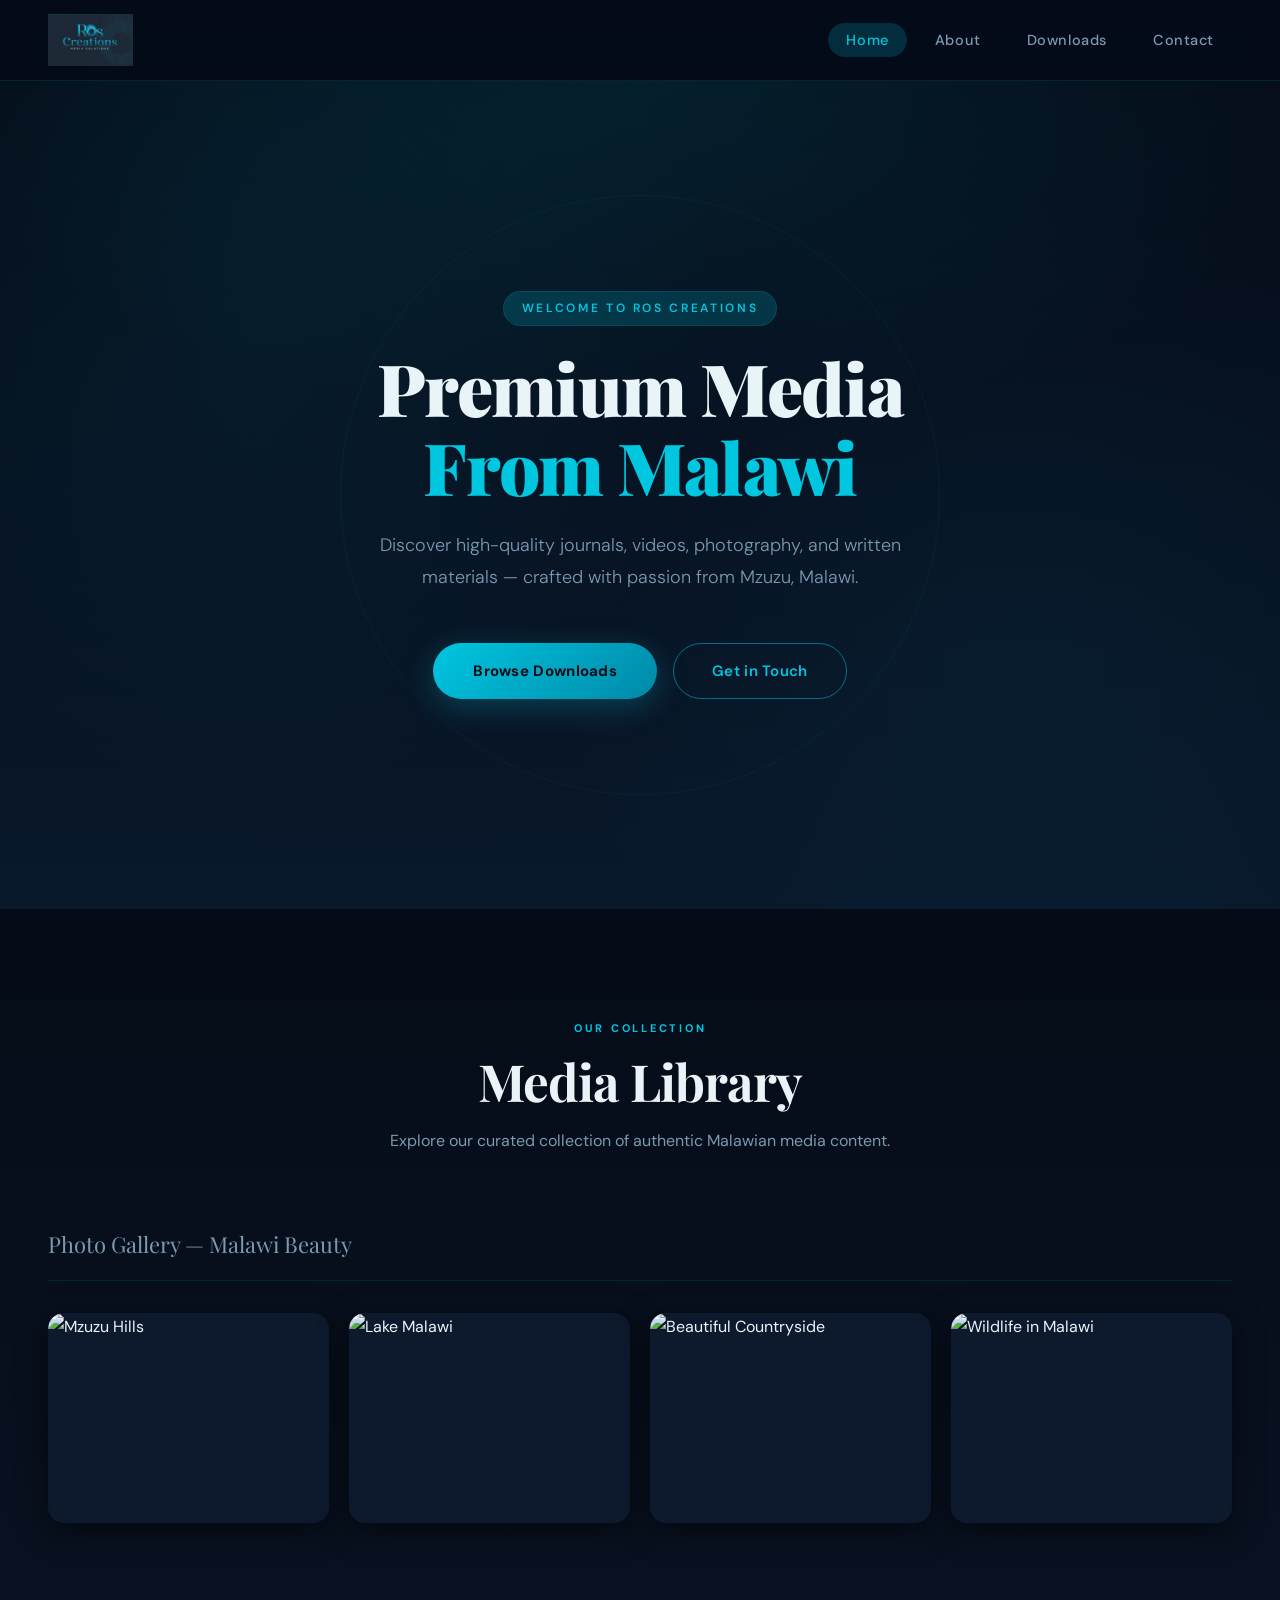
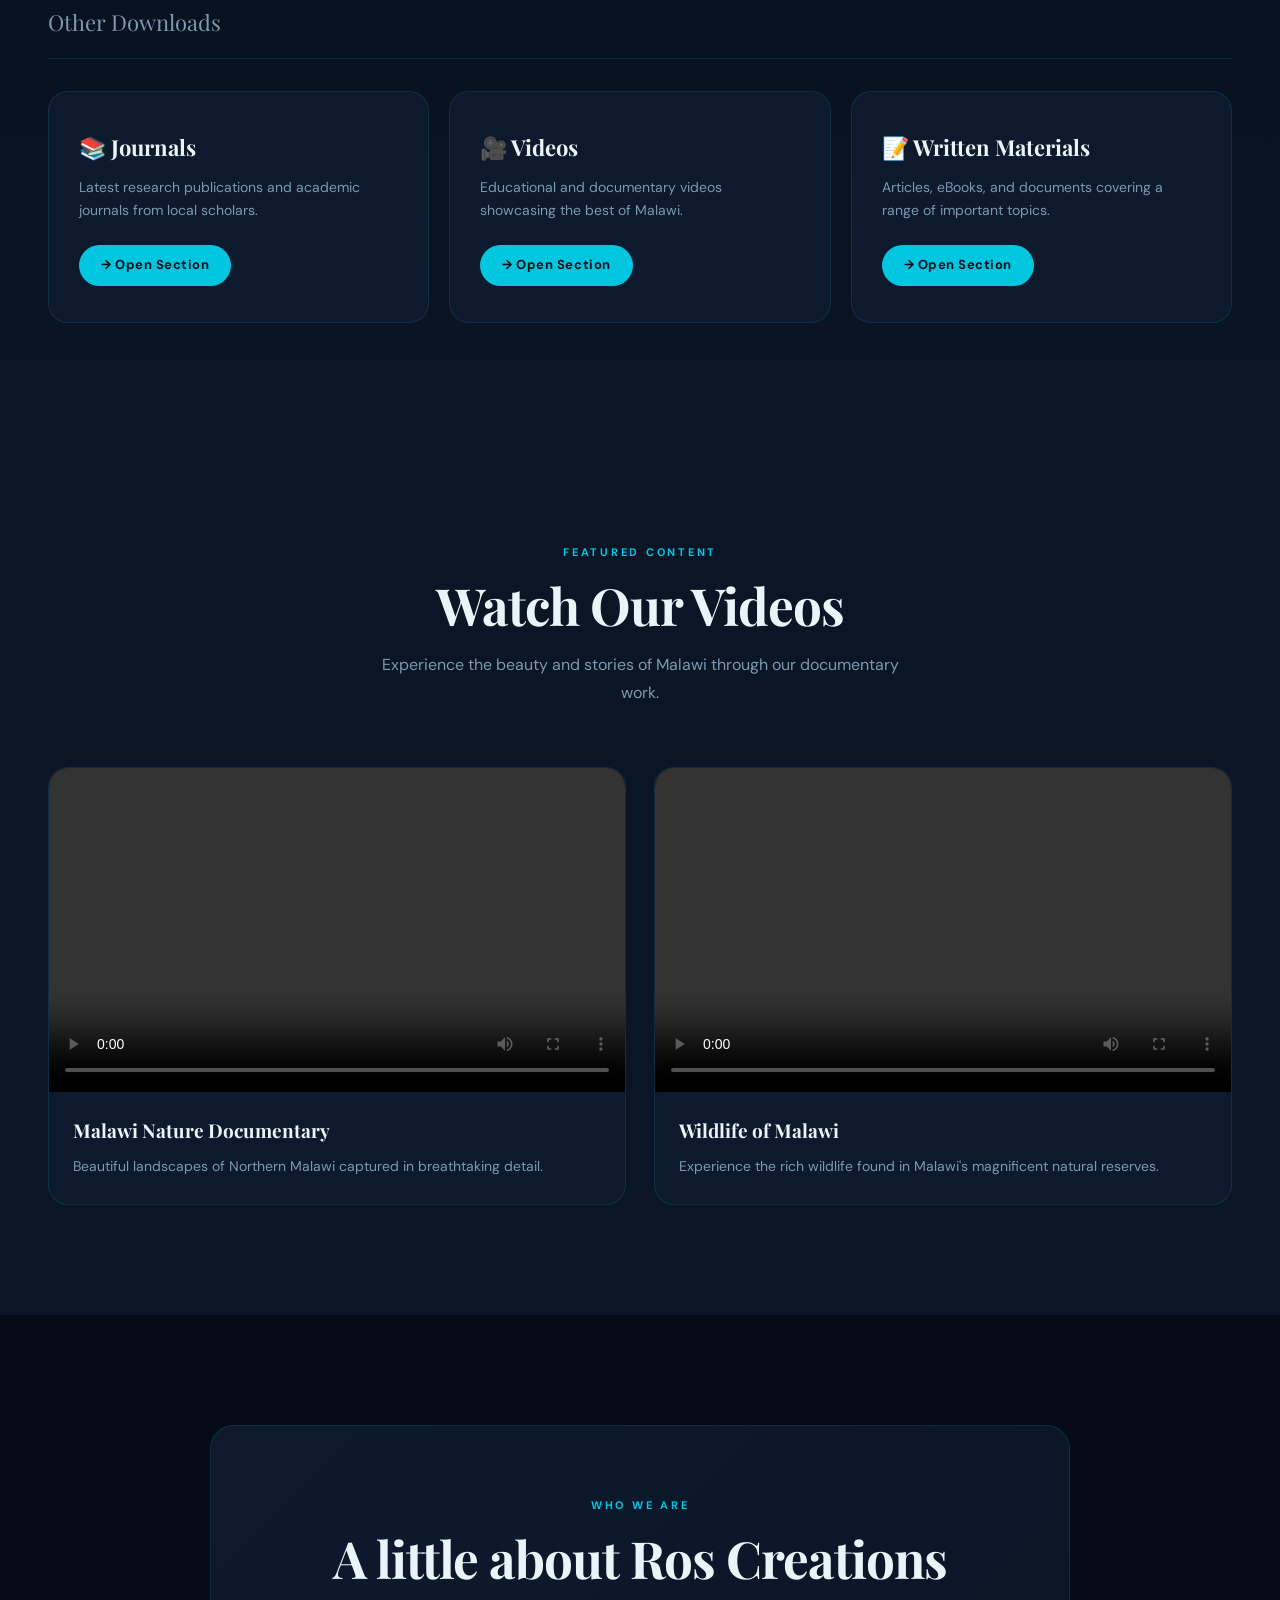
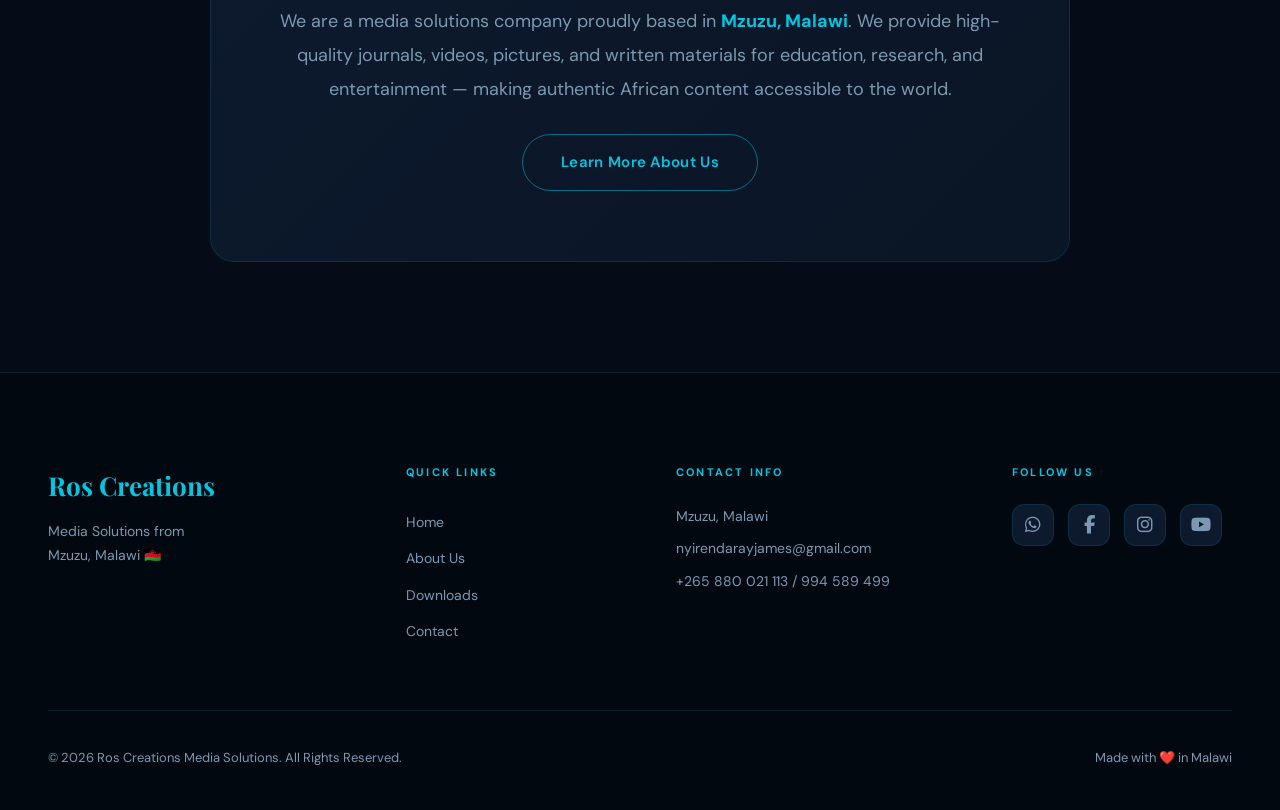
==== commit a7cf11b8: "Add files via upload" ====
--- a/index.html
+++ b/index.html
@@ -91,17 +91,17 @@
                     <div class="download-card">
                         <h4>📚 Journals</h4>
                         <p>Latest research publications and academic journals from local scholars.</p>
-                        <a href="https://www.w3.org/WAI/ER/tests/xhtml/testfiles/resources/pdf/dummy.pdf" class="download-btn" download>↓ Download Journal (PDF)</a>
+                        <a href="https://www.w3.org/WAI/ER/tests/xhtml/testfiles/resources/pdf/dummy.pdf" class="download-btn" target="_blank">→ Open Section</a>
                     </div>
                     <div class="download-card">
                         <h4>🎥 Videos</h4>
                         <p>Educational and documentary videos showcasing the best of Malawi.</p>
-                        <a href="https://commondatastorage.googleapis.com/gtv-videos-bucket/sample/BigBuckBunny.mp4" class="download-btn" download>↓ Download Video (MP4)</a>
+                        <a href="https://commondatastorage.googleapis.com/gtv-videos-bucket/sample/BigBuckBunny.mp4" class="download-btn" target="_blank">→ Open Section</a>
                     </div>
                     <div class="download-card">
                         <h4>📝 Written Materials</h4>
                         <p>Articles, eBooks, and documents covering a range of important topics.</p>
-                        <a href="https://www.w3.org/WAI/ER/tests/xhtml/testfiles/resources/pdf/dummy.pdf" class="download-btn" download>↓ Download Document</a>
+                        <a href="https://www.w3.org/WAI/ER/tests/xhtml/testfiles/resources/pdf/dummy.pdf" class="download-btn" target="_blank">→ Open Section</a>
                     </div>
                 </div>
             </div>
